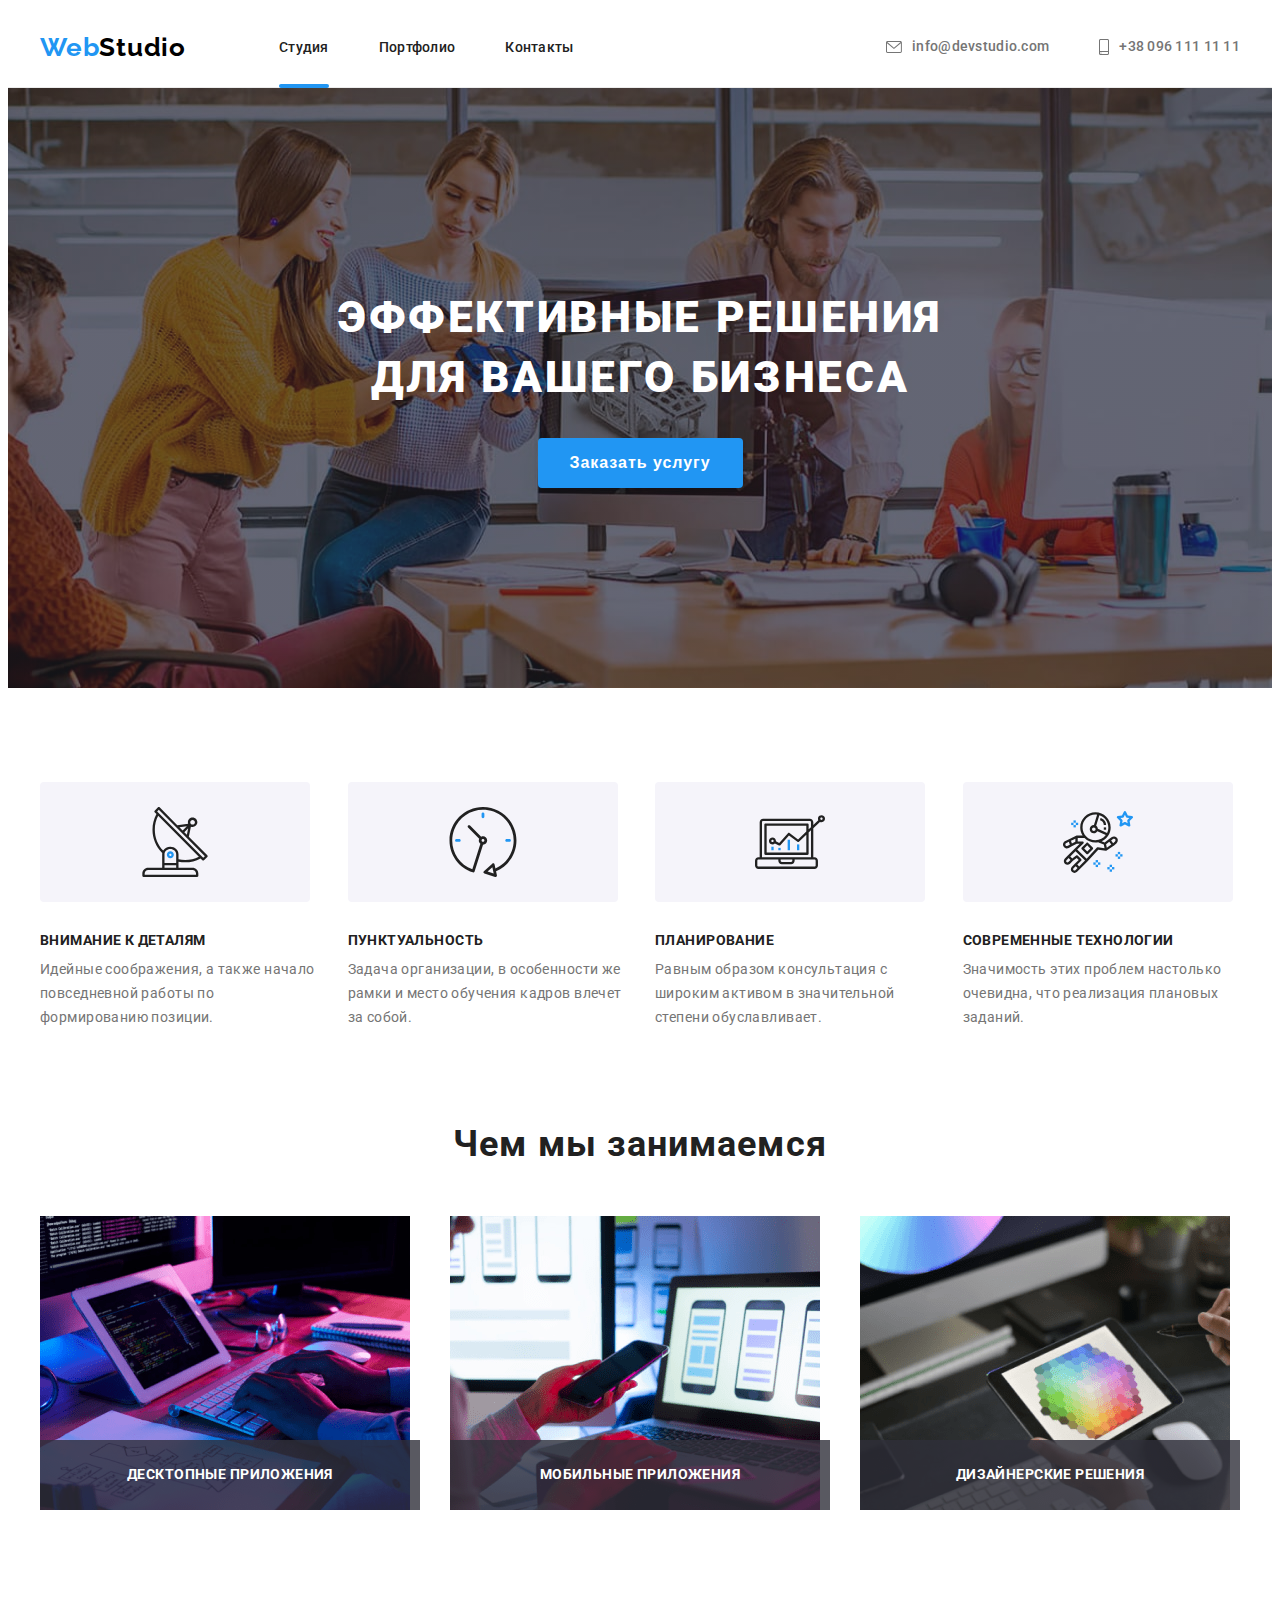
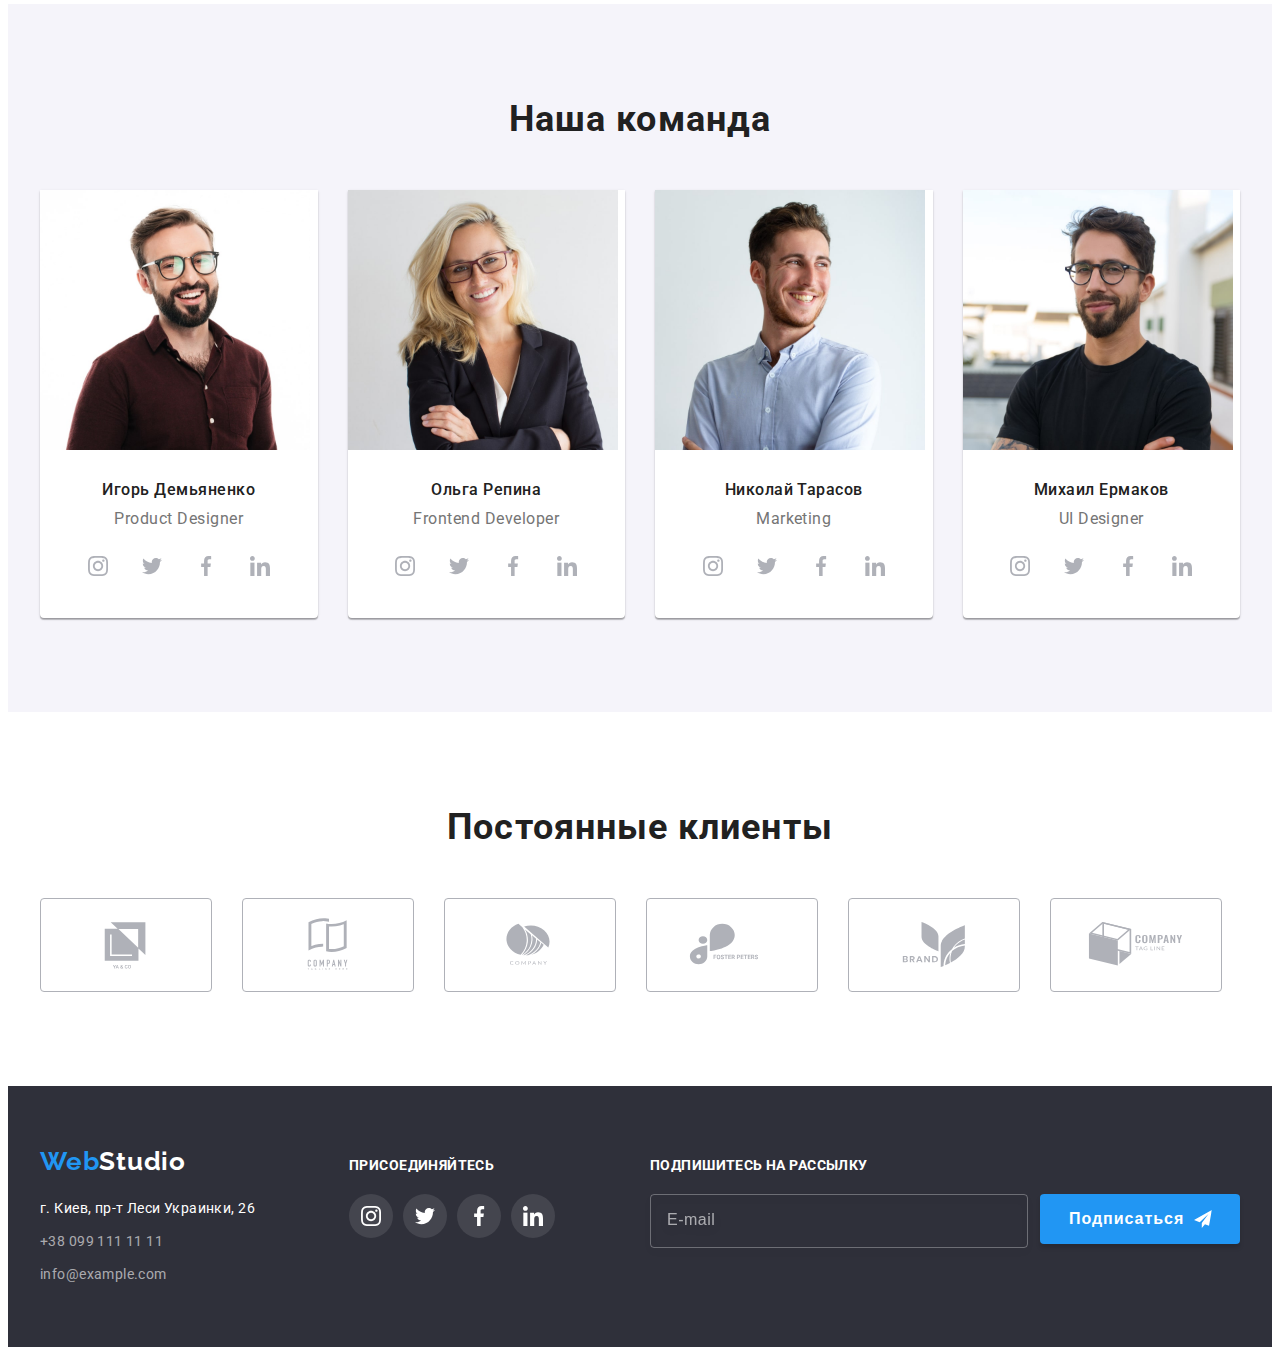
==== index.html @ 6933f27d "Lets begin" ====
<!DOCTYPE html>
<html lang="ru">
<head>
    <meta charset="UTF-8">
    <meta http-equiv="X-UA-Compatible" content="IE=edge">
    <meta name="viewport" content="width=device-width, initial-scale=1.0">
    <title>Студия</title>
    <link rel="preconnect" href="https://fonts.googleapis.com">
    <link rel="preconnect" href="https://fonts.gstatic.com" crossorigin>
    <link href="https://fonts.googleapis.com/css2?family=Raleway:wght@700&family=Roboto:wght@400;500;700;900&display=swap" rel="stylesheet">
    <link rel="stylesheet" href="https://cdnjs.cloudflare.com/ajax/libs/modern-normalize/1.1.0/modern-normalize.min.css" integrity="sha512-wpPYUAdjBVSE4KJnH1VR1HeZfpl1ub8YT/NKx4PuQ5NmX2tKuGu6U/JRp5y+Y8XG2tV+wKQpNHVUX03MfMFn9Q==" crossorigin="anonymous" referrerpolicy="no-referrer" />
    <link rel="stylesheet" href="./css/main.min.css">
    </head>
<body>
    <header class="page-header">
        <div class="container page-header-container">
            <nav class="page-nav">
                <a class="logo link" href=""><span class="logo__left-side">Web</span><span class="logo__right-side">Studio</span> </a>
                <ul class="menu list">
                    <li class="menu__item"><a class="menu__link link menu__link_active" href="">Студия</a></li>
                    <li class="menu__item"><a class="menu__link link" href="./portfolio.html">Портфолио</a></li>
                    <li class="menu__item"><a class="menu__link link" href="">Контакты</a></li>
                </ul>
            </nav>
            <ul class="header-contacts list">
                <li class="header-contacts__mail-item"><a class="header-contacts__link link mail" href="mailto:info@devstudio.com"> <svg class="header-contacts__mail-icon"> <use href="./img/icons.svg#icon-envelope"> </use></svg>info@devstudio.com</a></li>
                <li class="header-contacts__phone-item"><a class="header-contacts__link link phone" href="tel:+380961111111"> <svg class="header-contacts__phone-icon"> <use href="./img/icons.svg#icon-smartphone"> </use></svg>+38 096 111 11 11</a></li>
            </ul>     
        </div>   
    </header>
    <main>
        <!-- HERO -->
        <section class="hero">
           <div class="container hero-container"> 
             <h1 class="hero__title">Эффективные решения для вашего бизнеса </h1>
             <button class="modal-btn" type="button" data-modal-open>Заказать услугу</button>  
           </div>          
        </section>
        <!-- ADVANTAGES -->
        <section class="advantages section">
            <div class="container"> 
                <h2 class="visually-hidden">Преимущества</h2>
                <ul class="advantages-list list">
                    <li class="advantages-list__card">
                        <div class="advantages-list__item">
                            <svg class="advantages-list__icon" width="70" height="70" > <use href="./img/icons.svg#icon-antenna-1"> </use></svg>
                        </div>
                        <h3 class="advantages-list__title">Внимание к деталям</h3>
                        <p class="advantages-list__descriptions">Идейные соображения, а также начало повседневной работы по формированию позиции.</p>
                    </li>

                    <li class="advantages-list__card">
                        <div class="advantages-list__item"> 
                            <svg class="advantages-list__icon" width="70" height="70" > 
                            <use href="./img/icons.svg#icon-clock-1"></use></svg> 
                        </div>
                        <h3 class="advantages-list__title">Пунктуальность</h3>
                        <p class="advantages-list__descriptions">Задача организации, в особенности же рамки и место обучения кадров влечет за собой.</p>
                    </li>

                    <li class="advantages-list__card">
                        <div class="advantages-list__item">
                            <svg class="advantages-list__icon" width="70" height="70" > <use href="./img/icons.svg#icon-diagram-1"> </use></svg>
                        </div>
                        <h3 class="advantages-list__title">Планирование</h3>
                        <p class="advantages-list__descriptions">Равным образом консультация с широким активом в значительной степени обуславливает.</p>
                    </li>

                    <li class="advantages-list__card">
                        <div class="advantages-list__item">
                            <svg class="advantages-list__icon" width="70" height="70" > <use href="./img/icons.svg#icon-astronaut-1"> </use></svg>
                        </div>
                        <h3 class="advantages-list__title">Современные технологии</h3>
                        <p class="advantages-list__descriptions">Значимость этих проблем настолько очевидна, что реализация плановых заданий.</p>
                    </li>

                </ul>
            </div>
        </section>
        <!-- ABOUT US -->
        <section class="about-us">
            <div class="container"> 
                <h2 class="section-descriprion">Чем мы занимаемся</h2>
                <ul class="about-us-list list">
                    <li class="about-us__card">
                        <div class="about-us__img-wrapper">
                        <img class="about-us__item" src="./img/img-min.png" alt="Разметка кода" width="370" height="294">
                        <p class="about-us__item-overlay">Десктопные приложения</p>
                        </div> 
                    </li>
                      
                    <li class="about-us__card">
                        <div class="about-us__img-wrapper">
                            <img class="about-us__item" src="./img/img-1-min.png" alt="Стили сайта" width="370" height="294">
                            <p class="about-us__item-overlay">Мобильные приложения</p>
                        </div>
                    </li>
                   
                    <li class="about-us__card">
                        <div class="about-us__img-wrapper">
                            <img class="about-us__item" src="./img/img-2-min.png" alt="Цветоподбор" width="370" height="294">
                            <p class="about-us__item-overlay">Дизайнерские решения</p>       
                        </div>
                    </li>
                </ul>  
            </div>
        </section>
        <!-- OUR TEAM -->
        <section class="our-team section">
            <div class="container"> 
                <h2 class="section-descriprion">Наша команда</h2>
                <ul class="our-team-list list">
                    <li class="our-team-item-li"><img class="our-team-item" src="./img/our_team/igor_demyanenko-min.jpg" alt="Фото Игоря" width="270" height="260">
                        <div class="team-employees-wrap"> 
                            <h3 class="our-team-member-name" >Игорь Демьяненко</h3>
                            <p class="our-team-member-position" lang="EN">Product Designer</p>
                            <ul class="social-list list">
                                <li class="social-list-item">
                                <a href="" class="social-list-link">
                                <svg class="social-list-icon" width="20" height="20" >
                                <use href="./img/icons.svg#icon-instagram"></use></svg> </a></li>

                                <li class="social-list-item">
                                <a href="" class="social-list-link">
                                <svg class="social-list-icon" width="20" height="20" >
                                <use href="./img/icons.svg#icon-twitter"></use></svg> </a></li>

                                <li class="social-list-item">
                                <a href="" class="social-list-link">                           
                                <svg class="social-list-icon" width="20" height="20" >
                                <use href="./img/icons.svg#icon-facebook"></use></svg> </a></li>

                                <li class="social-list-item">
                                <a href="" class="social-list-link">
                                <svg class="social-list-icon" width="20" height="20" >
                                <use href="./img/icons.svg#icon-linkedin"></use></svg> </a></li>
                            </ul>
                        </div>
                    </li>
                    <li class="our-team-item-li"><img class="our-team-item" src="./img/our_team/olga_repina-min.jpg" alt="Фото Ольги" width="270" height="260">
                        <div class="team-employees-wrap">
                         <h3 class="our-team-member-name">Ольга Репина</h3>
                         <p class="our-team-member-position" lang="EN">Frontend Developer</p>
                         <ul class="social-list list">
                            <li class="social-list-item">
                            <a href="" class="social-list-link">
                            <svg class="social-list-icon" width="20" height="20" >
                            <use href="./img/icons.svg#icon-instagram"></use></svg> </a></li>

                            <li class="social-list-item">
                            <a href="" class="social-list-link">
                            <svg class="social-list-icon" width="20" height="20" >
                            <use href="./img/icons.svg#icon-twitter"></use></svg> </a></li>

                            <li class="social-list-item">
                            <a href="" class="social-list-link">                           
                            <svg class="social-list-icon" width="20" height="20" >
                            <use href="./img/icons.svg#icon-facebook"></use></svg> </a></li>

                            <li class="social-list-item">
                            <a href="" class="social-list-link">
                            <svg class="social-list-icon" width="20" height="20" >
                            <use href="./img/icons.svg#icon-linkedin"></use></svg> </a></li>
                        </ul>
                        </div>
                    </li>
                    <li class="our-team-item-li"><img class="our-team-item" src="./img/our_team/nikolai_tarasov-min.jpg" alt="Фото Николая" width="270" height="260">
                        <div class="team-employees-wrap">
                         <h3 class="our-team-member-name">Николай Тарасов</h3>
                         <p class="our-team-member-position" lang="EN">Marketing</p>
                         <ul class="social-list list">
                            <li class="social-list-item">
                            <a href="" class="social-list-link">
                            <svg class="social-list-icon" width="20" height="20" >
                            <use href="./img/icons.svg#icon-instagram"></use></svg> </a></li>

                            <li class="social-list-item">
                            <a href="" class="social-list-link">
                            <svg class="social-list-icon" width="20" height="20" >
                            <use href="./img/icons.svg#icon-twitter"></use></svg> </a></li>

                            <li class="social-list-item">
                            <a href="" class="social-list-link">                           
                            <svg class="social-list-icon" width="20" height="20" >
                            <use href="./img/icons.svg#icon-facebook"></use></svg> </a></li>

                            <li class="social-list-item">
                            <a href="" class="social-list-link">
                            <svg class="social-list-icon" width="20" height="20" >
                            <use href="./img/icons.svg#icon-linkedin"></use></svg> </a></li>
                        </ul>
                        </div>
                    </li>
                    <li class="our-team-item-li"><img class="our-team-item" src="./img/our_team/mikhail_ermakov-min.jpg" alt="Фото Михаила" width="270" height="260">
                        <div class="team-employees-wrap">
                         <h3 class="our-team-member-name">Михаил Ермаков</h3>
                         <p class="our-team-member-position" lang="EN">UI Designer</p>
                         <ul class="social-list list">
                            <li class="social-list-item">
                            <a href="" class="social-list-link">
                            <svg class="social-list-icon" width="20" height="20" >
                            <use href="./img/icons.svg#icon-instagram"></use></svg> </a></li>

                            <li class="social-list-item">
                            <a href="" class="social-list-link">
                            <svg class="social-list-icon" width="20" height="20" >
                            <use href="./img/icons.svg#icon-twitter"></use></svg> </a></li>

                            <li class="social-list-item">
                            <a href="" class="social-list-link">                           
                            <svg class="social-list-icon" width="20" height="20" >
                            <use href="./img/icons.svg#icon-facebook"></use></svg> </a></li>

                            <li class="social-list-item">
                            <a href="" class="social-list-link">
                            <svg class="social-list-icon" width="20" height="20" >
                            <use href="./img/icons.svg#icon-linkedin"></use></svg> </a></li>
                        </ul>
                        </div>                        
                    </li>
                </ul>
            </div>
        </section>
        <!-- REGULAR CUSTOMER -->
        <section class="regular-client section">
            <div class="container"> 
                <h2 class="section-descriprion">Постоянные клиенты</h2>
                <ul class="regular-client-list list">
                    <li class="regular-client-item"> 
                        <a class="regular-client-link" href=""> 
                        <svg class="regular-client-icon" width="106" height="60" > 
                        <use href="./img/icons.svg#icon-logo"> </use></svg> </a></li>

                    <li class="regular-client-item"> 
                        <a class="regular-client-link" href=""> 
                        <svg class="regular-client-icon" width="106" height="60" > 
                        <use href="./img/icons.svg#icon-logo-1"> </use></svg> </a></li>

                    <li class="regular-client-item"> 
                        <a class="regular-client-link" href=""> 
                        <svg class="regular-client-icon" width="106" height="60" > 
                        <use href="./img/icons.svg#icon-logo-2"> </use></svg> </a></li>

                    <li class="regular-client-item"> 
                        <a class="regular-client-link" href=""> 
                        <svg class="regular-client-icon" width="106" height="60" > 
                        <use href="./img/icons.svg#icon-logo-3"> </use></svg> </a></li>

                    <li class="regular-client-item"> 
                        <a class="regular-client-link" href=""> 
                        <svg class="regular-client-icon" width="106" height="60" > 
                        <use href="./img/icons.svg#icon-logo-4"> </use></svg> </a></li>

                    <li class="regular-client-item"> 
                        <a class="regular-client-link" href=""> 
                        <svg class="regular-client-icon" width="106" height="60" > 
                        <use href="./img/icons.svg#icon-logo-5"> </use></svg> </a></li>
                </ul>
            </div>
        </section>
    </main>
    <footer class="footer">
        <div class="container footer-size"> 
            <div class="footer-left-side"> 
             <a class="logo link" href=""> <span class="logo__left-side">Web</span><span class="logo__right-side logo_background_dark">Studio</span> </a>
             <address>
                <ul class="footer-info list">
                  <li class="footer-li">
                    <a class="footer-address link" href="https://goo.gl/maps/US6K8y8bepEvWujB8" target="_blank"  rel="noopener noreferrer" >г. Киев, пр-т Леси Украинки, 26</a>
                  </li>

                  <li class="footer-li">
                    <a class="footer-contact link" href="tel:+380991111111">+38 099 111 11 11</a>
                  </li>

                  <li class="footer-li">
                    <a class="footer-contact link" href="mailto:info@example.com">info@example.com</a>
                  </li>
                </ul>
              </address>
            </div>
            <div class="fotter-right-side">
                <p class="fotter-right-side-p">ПРИСОЕДИНЯЙТЕСЬ</p>
                <ul class="fotter-list list">
                    <li class="fotter-social-item"> 
                       <a href="" class="footer-social-list-link">
                       <svg class="fotter-social-list-icon" width="20" height="20" >
                        <use href="./img/icons.svg#icon-instagram"></use></svg> </a></li>
                    
                    <li class="fotter-social-item">
                        <a href="" class="footer-social-list-link">
                        <svg class="fotter-social-list-icon" width="20" height="20" >
                         <use href="./img/icons.svg#icon-twitter"></use></svg> </a></li></li>

                    <li class="fotter-social-item">
                        <a href="" class="footer-social-list-link">
                        <svg class="fotter-social-list-icon" width="20" height="20" >
                         <use href="./img/icons.svg#icon-facebook"></use></svg> </a></li></li>

                    <li class="fotter-social-item">
                        <a href="" class="footer-social-list-link">
                        <svg class="fotter-social-list-icon" width="20" height="20" >
                         <use href="./img/icons.svg#icon-linkedin"></use></svg> </a></li></li>
                </ul>
            </div>
            <div class="footer-subscribe">
                <span class="subscribe-form-title">ПОДПИШИТЕСЬ НА РАССЫЛКУ</span>
                <form class="subscribe-form">
                    <input class="subscribe-mail-form" type="email" name="user-mail" placeholder="E-mail" required>
                    <button class="subscribe-form-btn" type="submit"> 
                    <span class="btn-title">Подписаться</span>
                    <svg class="subscribe-form-icon" width="24" height="24"><use href="./img/icons.svg#icon-subscribe-icon"></use> </svg>
                    </button>
                </form>
            </div>    
        </div>
    </footer>
    <div class="backdrop is-hidden" data-modal>
        <div class="modal">
            <form class="contact-form">
                <p class="modal-title">Оставьте свои данные, мы вам перезвоним</p> 

                    <label class="contact-form-field">
                   <span class="contact-form-field-key">Имя</span> 
                    <span class="contact-form-input-wrapper">
                        <input class="contact-form-input" type="text" name="user-name" required pattern="[a-zA-Z]*" title="Rostislav">
                        <svg class="contact-form-icon" width="18" height="18" ><use href="./img/icons.svg#icon-person-modal"></use></svg>    
                    </span>
                    </label>
                   
                    <label class="contact-form-field">
                   <span class="contact-form-field-key">Телефон</span> 
                    
                    <span class="contact-form-input-wrapper">
                        <input class="contact-form-input" type="tel" name="user-phone-number" required pattern="[0-9]{3}-[0-9]{3}-[0-9]{2}-[0-9]{2}" title="xxx-xxx-xx-xx">
                        <svg class="contact-form-icon" width="18" height="18" ><use href="./img/icons.svg#icon-phone-modal"></use></svg>    
                    </span>
                    </label>
                    
                    <label class="contact-form-field">
                    <span class="contact-form-field-key">Почта</span> 
                    <span class="contact-form-input-wrapper">
                        <input class="contact-form-input" type="email" name="user-mail" required>
                        <svg class="contact-form-icon" width="18" height="18" ><use href="./img/icons.svg#icon-email-modal"></use></svg>   
                    </span>
                    </label>
                    
                    <label class="contact-form-field-comment">
                        <span class="contact-form-field-key">Комментарий</span>
                        <textarea class="contact-form-comment" name="user-comment" placeholder="Введите текст"></textarea>    
                    </label>
                
          
                   <input class="checkbox-policy visually-hidden" type="checkbox" name="policy" id="policy">
                   <label class="contact-form-checkbox-label" for="policy"> Соглашаюсь с рассылкой и принимаю&nbsp;<a class="contract-terms" href="">Условия договора</a> </label>
                
                   <button class="contact-form-btn" type="submit">Отправить</button>
            </form>

            <button type="button" class="modal-close-button" data-modal-close>
                <svg class="modal-close-button-icon" width="18" height="18">
                <use href="./img/icons.svg#icon-close"></use>
                </svg> 
            </button>
        </div>
    </div>
    <script src="./js/modal.js"></script>
</body>
</html>
---- css/main.min.css ----
:root{--main-font: "Roboto", sans-serif;--secondary-font: "Raleway", sans-serif;--colour-black: #000000;--colour-white: #FFFFFF;--colour-main: #212121;--colour-contacts: #757575;--accent-colour:#2196F3;--background-colour: #F5F4FA}.visually-hidden{position:absolute;width:1px;height:1px;margin:-1px;border:0;padding:0;white-space:nowrap;clip-path:inset(100%);clip:rect(0 0 0 0);overflow:hidden}.subscribe-form-btn,.footer-social-list-link,.regular-client-link,.social-list-link,.about-us__item-overlay,.advantages-list__item,.header-contacts__link,.contact-form-checkbox-label,.modal-close-button{display:flex;justify-content:center;align-items:center}h1,h2,h3,h4,h5,h6,p{margin-top:0;margin-bottom:0}ul,ol{margin-top:0;margin-bottom:0;padding-left:0}.list{list-style:none}.link{text-decoration:none}body{font-family:var(--main-font);font-size:14px}img{display:block;max-width:100%;height:auto}.container{width:1200px;margin-left:auto;margin-right:auto;padding-left:15px;padding-right:15px}.section{padding-top:94px;padding-bottom:94px}.section-descriprion{font-weight:700;font-size:36px;line-height:1.17;text-align:center;letter-spacing:.03em;color:#212121;margin-bottom:50px}.logo{margin-right:93px}.logo__left-side{font-family:var(--secondary-font);font-weight:700;font-size:26px;line-height:1.19;letter-spacing:.03em;color:var(--accent-colour)}.logo__right-side{font-family:var(--secondary-font);font-weight:700;font-size:26px;line-height:1.19;letter-spacing:.03em;color:var(--colour-black)}.logo_background_dark{color:var(--colour-white)}.logo_background_white{color:var(--colour-black)}.backdrop{position:fixed;top:0;left:0;width:100%;height:100%;background:rgba(0,0,0,.2);opacity:1;transition:opacity 250ms cubic-bezier(0.4, 0, 0.2, 1),visibility 250ms cubic-bezier(0.4, 0, 0.2, 1)}.backdrop.is-hidden{opacity:0;visibility:hidden;pointer-events:none}.backdrop.is-hidden .modal{transform:translate(-50%, -50%) scale(1.1);opacity:0}.modal{position:absolute;top:50%;left:50%;width:528px;height:581px;background:#fff;transform:translate(-50%, -50%) scale(1);opacity:1;transition:transform 250ms cubic-bezier(0.4, 0, 0.2, 1),opacity 250ms cubic-bezier(0.4, 0, 0.2, 1);padding:40px}.modal-close-button{position:absolute;top:8px;right:8px;width:30px;height:30px;border-radius:50%;background-color:rgba(0,0,0,0);padding:0;border:1px solid rgba(0,0,0,.1);cursor:pointer}.modal-close-button-icon{transition:fill 250ms cubic-bezier(0.4, 0, 0.2, 1)}.modal-close-button-icon:hover{fill:#2196f3}.modal-title{font-weight:700;font-size:20px;line-height:1.15;text-align:center;letter-spacing:.03em;color:#212121;margin-bottom:12px}.contact-form-input-wrapper{position:relative}.contact-form-icon{position:absolute;top:50%;left:15px;transform:translateY(-50%);transition:fill 250ms cubic-bezier(0.4, 0, 0.2, 1)}.contact-form-input:focus+.contact-form-icon{fill:#2196f3;cursor:pointer}.contact-form{display:flex;flex-direction:column}.contact-form-input{border:1px solid rgba(33,33,33,.2);border-radius:4px;width:100%;height:40px;padding-left:42px;transition:border-color 250ms cubic-bezier(0.4, 0, 0.2, 1)}.contact-form-input:focus{border-color:#2196f3;outline:none}.contact-form-field-key{display:block;font-weight:400;font-size:12px;line-height:1.16;letter-spacing:.01em;color:#757575;margin-bottom:4px}.contact-form-field-comment{display:block;margin-bottom:20px}.contact-form-field{display:block;margin-bottom:10px}.contact-form-comment{border:1px solid rgba(33,33,33,.2);border-radius:4px;width:100%;height:120px;resize:none;padding:12px 16px;transition:border-color 250ms cubic-bezier(0.4, 0, 0.2, 1)}.contact-form-comment:focus{border-color:#2196f3;outline:none}.contact-form-comment::placeholder{font-size:14px;line-height:1.14;letter-spacing:.01em;color:rgba(117,117,117,.5)}.contact-form-btn{min-width:200px;padding:10px 32px;background:#188ce8;color:var(--colour-white);font-weight:700;font-size:16px;line-height:1.88;letter-spacing:.06em;cursor:pointer;box-shadow:0px 4px 4px rgba(0,0,0,.15);border-radius:4px;border-width:0px;margin-right:auto;margin-left:auto}.contact-form-checkbox-label{font-weight:400;font-size:14px;line-height:1.71;letter-spacing:.03em;color:#757575;margin-bottom:30px}.contact-form-checkbox-label::before{display:block;content:"";width:16px;height:15px;border-radius:2px;border:2px solid #212121;cursor:pointer;margin-right:10px}.checkbox-policy:checked+.contact-form-checkbox-label::before{background-image:url(../img/policy-icon/icon-check.svg);background-position:center;background-repeat:no-repeat}.checkbox-policy:focus+.contact-form-checkbox-label::before{outline:1px solid #555}.contract-terms{color:#2196f3;outline-color:#2196f3}.page-header{border-bottom:1px solid #ececec}.page-header-container{display:flex;align-items:center;border-top:none;border-left:none;border-right:none;padding-top:24px;padding-bottom:24px}.page-nav{display:flex;align-items:center}.menu{display:flex}.menu__item{position:relative}.menu__item:not(:last-child){margin-right:50px}.header-contacts{display:flex;margin-left:auto}.header-contacts__mail-item{margin-right:50px}.menu__link{font-weight:500;line-height:1.14;letter-spacing:.02em;color:var(--colour-main);transition:color 250ms cubic-bezier(0.4, 0, 0.2, 1)}.menu__link:hover,.menu__link:focus{color:var(--accent-colour)}.menu__link_active::after{position:absolute;display:block;content:"";width:100%;height:4px;background:#2196f3;border-radius:2px;left:0;bottom:-32px}.header-contacts__link{font-weight:500;line-height:1.14;letter-spacing:.02em;color:var(--colour-contacts);fill:var(--colour-contacts);transition:color 250ms cubic-bezier(0.4, 0, 0.2, 1),fill 250ms cubic-bezier(0.4, 0, 0.2, 1)}.header-contacts__link:hover,.header-contacts__link:focus{fill:var(--accent-colour);color:var(--accent-colour)}.header-contacts__phone-icon{width:10px;height:16px;margin-right:10px}.header-contacts__mail-icon{width:16px;height:12px;margin-right:10px}.hero{background-color:#c4c4c4;background-image:linear-gradient(rgba(47, 48, 58, 0.4), rgba(47, 48, 58, 0.4)),url(../img/hero_bg/bg-min.jpg);background-size:cover;padding-top:200px;padding-bottom:200px;background-position:center;background-repeat:no-repeat;max-width:1600px;margin-left:auto;margin-right:auto}.hero-container{text-align:center;justify-content:center}.hero__title{font-weight:900;font-size:44px;line-height:1.36;letter-spacing:.06em;text-transform:uppercase;color:var(--colour-white);margin-bottom:30px;width:696px;margin-left:auto;margin-right:auto}.modal-btn{min-width:200px;padding:10px 32px;background-color:var(--accent-colour);color:var(--colour-white);font-weight:700;font-size:16px;line-height:1.88;letter-spacing:.06em;cursor:pointer;box-shadow:0px 4px 4px rgba(0,0,0,.15);border-radius:4px;border-width:0px}.advantages-list{display:flex;flex-wrap:wrap;margin-left:-30px;margin-top:-30px}.advantages-list__card{flex-basis:calc((100% - 120px)/4);margin-left:30px;margin-top:30px}.advantages-list__title{font-weight:700;font-size:14px;line-height:16px;letter-spacing:.03em;text-transform:uppercase;color:var(--colour-main);margin-bottom:10px}.advantages-list__descriptions{line-height:1.71;letter-spacing:.03em;color:var(--colour-contacts)}.advantages-list__item{width:270px;height:120px;background:#f5f4fa;border-radius:4px;margin-bottom:30px}.about-us{padding-top:0px;padding-bottom:94px}.about-us-list{display:flex;flex-wrap:wrap;margin-left:-30px;margin-top:-30px}.about-us__card{flex-basis:calc((100% - 90px)/3);margin-left:30px;margin-top:30px}.about-us__img-wrapper{position:relative}.about-us__item-overlay{position:absolute;bottom:0px;left:0px;width:100%;height:70px;font-weight:700;font-size:14px;line-height:1.14;text-align:center;letter-spacing:.03em;text-transform:uppercase;color:#fff;background:rgba(47,48,58,.8)}.our-team-list{display:flex;flex-wrap:wrap;margin-left:-30px;margin-top:-30px}.our-team{background-color:var(--background-colour)}.our-team-item-li{background-color:var(--colour-white);flex-basis:calc((100% - 120px)/4);margin-left:30px;margin-top:30px;box-shadow:0px 1px 3px rgba(0,0,0,.12),0px 1px 1px rgba(0,0,0,.14),0px 2px 1px rgba(0,0,0,.2);border-radius:0px 0px 4px 4px}.our-team-member-name{font-weight:500;font-size:16px;line-height:1.19;text-align:center;letter-spacing:.03em;color:var(--colour-main);margin-bottom:10px}.our-team-member-position{font-size:16px;line-height:1.19;text-align:center;letter-spacing:.03em;color:var(--colour-contacts);margin-bottom:16px}.team-employees-wrap{padding-top:30px;padding-bottom:30px}.social-list{display:flex;justify-content:center}.social-list-link{width:44px;height:44px;border-radius:50%;background-color:rgba(0,0,0,0);transition:background-color 250ms cubic-bezier(0.4, 0, 0.2, 1)}.social-list-link:hover,.social-list-link:focus{background-color:var(--accent-colour)}.social-list-icon{fill:#afb1b8;transition:fill 250ms cubic-bezier(0.4, 0, 0.2, 1)}.social-list-link:hover .social-list-icon,.social-list-link:focus .social-list-icon{fill:#fff}.social-list-item:not(:last-child){margin-right:10px}.regular-client-list{display:flex}.regular-client-item:not(:last-child){margin-right:30px}.regular-client-link{border:1px solid #afb1b8;border-radius:4px;width:170px;height:92px;transition:border-color 250ms cubic-bezier(0.4, 0, 0.2, 1)}.regular-client-link:hover,.regular-client-link:focus{border-color:var(--accent-colour)}.regular-client-icon{fill:#afb1b8;transition:fill 250ms cubic-bezier(0.4, 0, 0.2, 1)}.regular-client-link:hover .regular-client-icon,.regular-client-link:focus .regular-client-icon{fill:var(--accent-colour)}.works-list{display:flex;margin-bottom:50px;justify-content:center}.works-list__links{font-weight:500;font-size:16px;line-height:1.62;text-align:center;letter-spacing:.03em;color:var(--colour-main);background:#f5f4fa;border-radius:4px;border:0px;padding:6px 22px;transition:background 250ms cubic-bezier(0.4, 0, 0.2, 1),color 250ms cubic-bezier(0.4, 0, 0.2, 1),box-shadow 250ms cubic-bezier(0.4, 0, 0.2, 1),border-radius 250ms cubic-bezier(0.4, 0, 0.2, 1)}.works-list__links:hover,.works-list__links:focus{background:var(--accent-colour);color:#fff;cursor:pointer;box-shadow:0px 3px 1px rgba(0,0,0,.1),0px 1px 2px rgba(0,0,0,.08),0px 2px 2px rgba(0,0,0,.12);border-radius:4px}.works-list__item{font-weight:500;font-size:16px;line-height:1.62;text-align:center;letter-spacing:.03em;border-radius:4px}.works-list__item:not(:last-child){margin-right:8px}.work-img-wrapper{position:relative;overflow:hidden}.work-img-descriprion-overlay{position:absolute;top:0;left:0;width:100%;height:100%;background:rgba(33,150,243,.9);font-weight:400;font-size:18px;line-height:1.56;letter-spacing:.03em;color:#fff;padding:63px 24px;overflow:auto;transform:translateY(100%);transition:transform 250ms cubic-bezier(0.4, 0, 0.2, 1)}.work-img-link:hover .work-img-descriprion-overlay,.work-img-link:focus .work-img-descriprion-overlay{transform:translateY(0%)}.work-pic{display:flex;flex-wrap:wrap;margin-left:-30px;margin-top:-30px}.work-img{flex-basis:calc((100% - 90px)/3);width:370px;margin-left:30px;margin-top:30px}.work-img-link{display:block;transition:box-shadow 250ms cubic-bezier(0.4, 0, 0.2, 1)}.work-img-link:hover,.work-img-link:focus{box-shadow:0px 1px 1px rgba(0,0,0,.12),0px 4px 4px rgba(0,0,0,.06),1px 4px 6px rgba(0,0,0,.16)}.work-name{color:var(--colour-main);font-weight:700;font-size:18px;line-height:2;letter-spacing:.06em;margin-bottom:4px}.work-descriptions{font-size:16px;line-height:1.88;letter-spacing:.03em;color:var(--colour-contacts)}.img-wrap{padding:20px 24px;background:#fff;border:1px solid #eee;border-top:none}.footer{background-color:#2f303a;padding-top:60px;padding-bottom:60px}.footer-address{font-style:normal;line-height:1.71;letter-spacing:.03em;color:var(--colour-white)}.footer-li:not(:last-child){margin-bottom:9px}.footer-contact{line-height:1.71;font-style:normal;letter-spacing:.03em;color:rgba(255,255,255,.6)}.footer-info{margin-top:20px}.footer-size{display:flex;align-items:baseline}.footer-left-side{margin-right:70px}.fotter-list{display:flex;justify-content:center}.fotter-social-item:not(:last-child){margin-right:10px}.footer-social-list-link{width:44px;height:44px;border-radius:50%;background-color:rgba(255,255,255,.1);transition:background-color 250ms cubic-bezier(0.4, 0, 0.2, 1)}.footer-social-list-link:hover,.footer-social-list-link:focus{background-color:var(--accent-colour)}.fotter-social-list-icon{fill:#fff}.fotter-right-side-p{font-weight:700;font-size:14px;line-height:1.14;letter-spacing:.03em;text-transform:uppercase;color:#fff;margin-bottom:20px}.subscribe-form{display:flex}.subscribe-form-title{display:block;font-weight:700;font-size:14px;line-height:1.14;letter-spacing:.03em;text-transform:uppercase;color:#fff;margin-bottom:20px}.subscribe-mail-form{width:358px;height:50px;background-color:rgba(0,0,0,0);border:1px solid rgba(255,255,255,.3);filter:drop-shadow(0px 4px 4px rgba(0, 0, 0, 0.15));border-radius:4px;padding-left:16px;color:#fff;margin-right:12px}.subscribe-mail-form::placeholder{font-weight:400;font-size:16px;line-height:1.25;letter-spacing:.03em;color:rgba(255,255,255,.6)}.subscribe-form-btn{width:200px;height:50px;background:#2196f3;box-shadow:0px 4px 4px rgba(0,0,0,.15);border-radius:4px;font-weight:700;font-size:16px;line-height:1.88;letter-spacing:.06em;color:#fff;cursor:pointer;padding-right:28px;padding-left:29px;border:rgba(0,0,0,0)}.btn-title{margin-right:10px}.footer-subscribe{margin-left:auto}/*# sourceMappingURL=main.min.css.map */
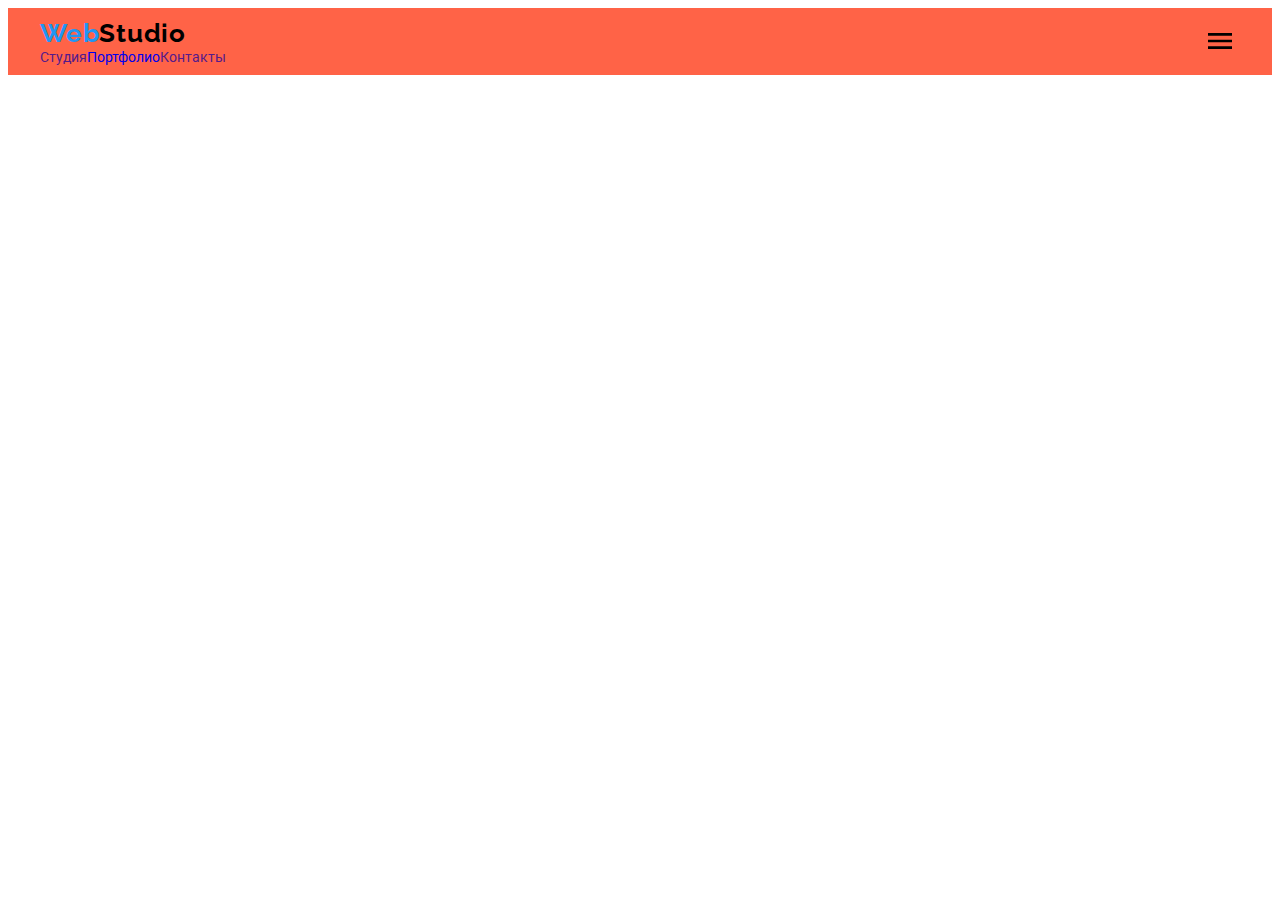
==== commit 0d896610: "1" ====
--- a/index.html
+++ b/index.html
@@ -13,7 +13,7 @@
     </head>
 <body>
     <header class="page-header">
-        <div class="container page-header-container">
+        <div class="container page-header__container">
             <nav class="page-nav">
                 <a class="logo link" href=""><span class="logo__left-side">Web</span><span class="logo__right-side">Studio</span> </a>
                 <ul class="menu list">
@@ -22,22 +22,58 @@
                     <li class="menu__item"><a class="menu__link link" href="">Контакты</a></li>
                 </ul>
             </nav>
+
+            <button type="button" class="mobile-menu-open-button" data-menu-open>
+                <svg class="mobile-menu-open-button__icon" width="40" height="40">
+                    <use href="./img/icons.svg#burger-icon"></use>
+                </svg>
+            </button>
+
             <ul class="header-contacts list">
                 <li class="header-contacts__mail-item"><a class="header-contacts__link link mail" href="mailto:info@devstudio.com"> <svg class="header-contacts__mail-icon"> <use href="./img/icons.svg#icon-envelope"> </use></svg>info@devstudio.com</a></li>
                 <li class="header-contacts__phone-item"><a class="header-contacts__link link phone" href="tel:+380961111111"> <svg class="header-contacts__phone-icon"> <use href="./img/icons.svg#icon-smartphone"> </use></svg>+38 096 111 11 11</a></li>
             </ul>     
-        </div>   
+        </div>  
+        <div class="mobile-menu" data-menu>
+           <div class="container mobile-menu__container">
+
+            <button type="button" class="mobile-menu__close-button" data-menu-close>
+                <svg class="mobile-menu__close-icon" width="30" height="30"> 
+                    <use href="./img/icons.svg#icon-close"></use>
+                </svg>
+            </button>
+            
+            <ul class="mobile-menu-list-nav list">
+                <li class="mobile-menu-list-nav__item"> <a class="mobile-menu-list-nav__link link" href=""></a> Студия </li>
+                <li class="mobile-menu-list-nav__item"> <a class="mobile-menu-list-nav__link link" href=""></a> Портфолио </li>
+                <li class="mobile-menu-list-nav__item"> <a class="mobile-menu-list-nav__link link" href=""></a> Контакты </li>
+            </ul>
+            
+            <ul class="mobile-menu-list-contacts list">
+                <li class="mobile-menu-list-contacts__item__phone"> <a class="mobile-menu-list-contacts__link link" href="tel:+380961111111"></a> +38 096 111 11 11 </li>
+                <li class="mobile-menu-list-contacts__item__mail"> <a class="mobile-menu-list-contacts__link link" href="mailto:info@devstudio.com"></a> info@devstudio.com </li>
+            </ul>
+
+            <ul class="mobile-menu-social-list list">
+                <li class="mobile-menu-social-list__item"> <a class="mobile-menu-social-list__link link" href=""></a>Instagram</li>
+                <li class="mobile-menu-social-list__item"> <a class="mobile-menu-social-list__link link" href=""></a>Twitter</li>
+                <li class="mobile-menu-social-list__item"> <a class="mobile-menu-social-list__link link" href=""></a>Facebook</li>
+                <li class="mobile-menu-social-list__item"> <a class="mobile-menu-social-list__link link" href=""></a>LinkedIn</li>
+            </ul>
+
+           </div>            
+        </div>
     </header>
     <main>
         <!-- HERO -->
-        <section class="hero">
+        <!-- <section class="hero">
            <div class="container hero-container"> 
              <h1 class="hero__title">Эффективные решения для вашего бизнеса </h1>
              <button class="modal-btn" type="button" data-modal-open>Заказать услугу</button>  
            </div>          
-        </section>
+        </section> -->
         <!-- ADVANTAGES -->
-        <section class="advantages section">
+        <!-- <section class="advantages section">
             <div class="container"> 
                 <h2 class="visually-hidden">Преимущества</h2>
                 <ul class="advantages-list list">
@@ -76,9 +112,9 @@
 
                 </ul>
             </div>
-        </section>
+        </section> -->
         <!-- ABOUT US -->
-        <section class="about-us">
+        <!-- <section class="about-us">
             <div class="container"> 
                 <h2 class="section-descriprion">Чем мы занимаемся</h2>
                 <ul class="about-us-list list">
@@ -104,9 +140,9 @@
                     </li>
                 </ul>  
             </div>
-        </section>
+        </section> -->
         <!-- OUR TEAM -->
-        <section class="our-team section">
+        <!-- <section class="our-team section">
             <div class="container"> 
                 <h2 class="section-descriprion">Наша команда</h2>
                 <ul class="our-team-list list">
@@ -220,9 +256,9 @@
                     </li>
                 </ul>
             </div>
-        </section>
+        </section> -->
         <!-- REGULAR CUSTOMER -->
-        <section class="regular-client section">
+        <!-- <section class="regular-client section">
             <div class="container"> 
                 <h2 class="section-descriprion">Постоянные клиенты</h2>
                 <ul class="regular-client-list list">
@@ -257,9 +293,9 @@
                         <use href="./img/icons.svg#icon-logo-5"> </use></svg> </a></li>
                 </ul>
             </div>
-        </section>
+        </section> -->
     </main>
-    <footer class="footer">
+    <!-- <footer class="footer">
         <div class="container footer-size"> 
             <div class="footer-left-side"> 
              <a class="logo link" href=""> <span class="logo__left-side">Web</span><span class="logo__right-side logo_background_dark">Studio</span> </a>
@@ -314,8 +350,8 @@
                 </form>
             </div>    
         </div>
-    </footer>
-    <div class="backdrop is-hidden" data-modal>
+    </footer> -->
+    <!-- <div class="backdrop is-hidden" data-modal>
         <div class="modal">
             <form class="contact-form">
                 <p class="modal-title">Оставьте свои данные, мы вам перезвоним</p> 
@@ -363,7 +399,9 @@
                 </svg> 
             </button>
         </div>
-    </div>
-    <script src="./js/modal.js"></script>
+    </div> -->
+    
+    <!-- <script src="./js/modal.js"></script> -->
+    <script src="./js/menu.js"></script>
 </body>
 </html>
--- a/css/main.min.css
+++ b/css/main.min.css
@@ -1 +1 @@
-:root{--main-font: "Roboto", sans-serif;--secondary-font: "Raleway", sans-serif;--colour-black: #000000;--colour-white: #FFFFFF;--colour-main: #212121;--colour-contacts: #757575;--accent-colour:#2196F3;--background-colour: #F5F4FA}.visually-hidden{position:absolute;width:1px;height:1px;margin:-1px;border:0;padding:0;white-space:nowrap;clip-path:inset(100%);clip:rect(0 0 0 0);overflow:hidden}.subscribe-form-btn,.footer-social-list-link,.regular-client-link,.social-list-link,.about-us__item-overlay,.advantages-list__item,.header-contacts__link,.contact-form-checkbox-label,.modal-close-button{display:flex;justify-content:center;align-items:center}h1,h2,h3,h4,h5,h6,p{margin-top:0;margin-bottom:0}ul,ol{margin-top:0;margin-bottom:0;padding-left:0}.list{list-style:none}.link{text-decoration:none}body{font-family:var(--main-font);font-size:14px}img{display:block;max-width:100%;height:auto}.container{width:1200px;margin-left:auto;margin-right:auto;padding-left:15px;padding-right:15px}.section{padding-top:94px;padding-bottom:94px}.section-descriprion{font-weight:700;font-size:36px;line-height:1.17;text-align:center;letter-spacing:.03em;color:#212121;margin-bottom:50px}.logo{margin-right:93px}.logo__left-side{font-family:var(--secondary-font);font-weight:700;font-size:26px;line-height:1.19;letter-spacing:.03em;color:var(--accent-colour)}.logo__right-side{font-family:var(--secondary-font);font-weight:700;font-size:26px;line-height:1.19;letter-spacing:.03em;color:var(--colour-black)}.logo_background_dark{color:var(--colour-white)}.logo_background_white{color:var(--colour-black)}.backdrop{position:fixed;top:0;left:0;width:100%;height:100%;background:rgba(0,0,0,.2);opacity:1;transition:opacity 250ms cubic-bezier(0.4, 0, 0.2, 1),visibility 250ms cubic-bezier(0.4, 0, 0.2, 1)}.backdrop.is-hidden{opacity:0;visibility:hidden;pointer-events:none}.backdrop.is-hidden .modal{transform:translate(-50%, -50%) scale(1.1);opacity:0}.modal{position:absolute;top:50%;left:50%;width:528px;height:581px;background:#fff;transform:translate(-50%, -50%) scale(1);opacity:1;transition:transform 250ms cubic-bezier(0.4, 0, 0.2, 1),opacity 250ms cubic-bezier(0.4, 0, 0.2, 1);padding:40px}.modal-close-button{position:absolute;top:8px;right:8px;width:30px;height:30px;border-radius:50%;background-color:rgba(0,0,0,0);padding:0;border:1px solid rgba(0,0,0,.1);cursor:pointer}.modal-close-button-icon{transition:fill 250ms cubic-bezier(0.4, 0, 0.2, 1)}.modal-close-button-icon:hover{fill:#2196f3}.modal-title{font-weight:700;font-size:20px;line-height:1.15;text-align:center;letter-spacing:.03em;color:#212121;margin-bottom:12px}.contact-form-input-wrapper{position:relative}.contact-form-icon{position:absolute;top:50%;left:15px;transform:translateY(-50%);transition:fill 250ms cubic-bezier(0.4, 0, 0.2, 1)}.contact-form-input:focus+.contact-form-icon{fill:#2196f3;cursor:pointer}.contact-form{display:flex;flex-direction:column}.contact-form-input{border:1px solid rgba(33,33,33,.2);border-radius:4px;width:100%;height:40px;padding-left:42px;transition:border-color 250ms cubic-bezier(0.4, 0, 0.2, 1)}.contact-form-input:focus{border-color:#2196f3;outline:none}.contact-form-field-key{display:block;font-weight:400;font-size:12px;line-height:1.16;letter-spacing:.01em;color:#757575;margin-bottom:4px}.contact-form-field-comment{display:block;margin-bottom:20px}.contact-form-field{display:block;margin-bottom:10px}.contact-form-comment{border:1px solid rgba(33,33,33,.2);border-radius:4px;width:100%;height:120px;resize:none;padding:12px 16px;transition:border-color 250ms cubic-bezier(0.4, 0, 0.2, 1)}.contact-form-comment:focus{border-color:#2196f3;outline:none}.contact-form-comment::placeholder{font-size:14px;line-height:1.14;letter-spacing:.01em;color:rgba(117,117,117,.5)}.contact-form-btn{min-width:200px;padding:10px 32px;background:#188ce8;color:var(--colour-white);font-weight:700;font-size:16px;line-height:1.88;letter-spacing:.06em;cursor:pointer;box-shadow:0px 4px 4px rgba(0,0,0,.15);border-radius:4px;border-width:0px;margin-right:auto;margin-left:auto}.contact-form-checkbox-label{font-weight:400;font-size:14px;line-height:1.71;letter-spacing:.03em;color:#757575;margin-bottom:30px}.contact-form-checkbox-label::before{display:block;content:"";width:16px;height:15px;border-radius:2px;border:2px solid #212121;cursor:pointer;margin-right:10px}.checkbox-policy:checked+.contact-form-checkbox-label::before{background-image:url(../img/policy-icon/icon-check.svg);background-position:center;background-repeat:no-repeat}.checkbox-policy:focus+.contact-form-checkbox-label::before{outline:1px solid #555}.contract-terms{color:#2196f3;outline-color:#2196f3}.page-header{border-bottom:1px solid #ececec}.page-header-container{display:flex;align-items:center;border-top:none;border-left:none;border-right:none;padding-top:24px;padding-bottom:24px}.page-nav{display:flex;align-items:center}.menu{display:flex}.menu__item{position:relative}.menu__item:not(:last-child){margin-right:50px}.header-contacts{display:flex;margin-left:auto}.header-contacts__mail-item{margin-right:50px}.menu__link{font-weight:500;line-height:1.14;letter-spacing:.02em;color:var(--colour-main);transition:color 250ms cubic-bezier(0.4, 0, 0.2, 1)}.menu__link:hover,.menu__link:focus{color:var(--accent-colour)}.menu__link_active::after{position:absolute;display:block;content:"";width:100%;height:4px;background:#2196f3;border-radius:2px;left:0;bottom:-32px}.header-contacts__link{font-weight:500;line-height:1.14;letter-spacing:.02em;color:var(--colour-contacts);fill:var(--colour-contacts);transition:color 250ms cubic-bezier(0.4, 0, 0.2, 1),fill 250ms cubic-bezier(0.4, 0, 0.2, 1)}.header-contacts__link:hover,.header-contacts__link:focus{fill:var(--accent-colour);color:var(--accent-colour)}.header-contacts__phone-icon{width:10px;height:16px;margin-right:10px}.header-contacts__mail-icon{width:16px;height:12px;margin-right:10px}.hero{background-color:#c4c4c4;background-image:linear-gradient(rgba(47, 48, 58, 0.4), rgba(47, 48, 58, 0.4)),url(../img/hero_bg/bg-min.jpg);background-size:cover;padding-top:200px;padding-bottom:200px;background-position:center;background-repeat:no-repeat;max-width:1600px;margin-left:auto;margin-right:auto}.hero-container{text-align:center;justify-content:center}.hero__title{font-weight:900;font-size:44px;line-height:1.36;letter-spacing:.06em;text-transform:uppercase;color:var(--colour-white);margin-bottom:30px;width:696px;margin-left:auto;margin-right:auto}.modal-btn{min-width:200px;padding:10px 32px;background-color:var(--accent-colour);color:var(--colour-white);font-weight:700;font-size:16px;line-height:1.88;letter-spacing:.06em;cursor:pointer;box-shadow:0px 4px 4px rgba(0,0,0,.15);border-radius:4px;border-width:0px}.advantages-list{display:flex;flex-wrap:wrap;margin-left:-30px;margin-top:-30px}.advantages-list__card{flex-basis:calc((100% - 120px)/4);margin-left:30px;margin-top:30px}.advantages-list__title{font-weight:700;font-size:14px;line-height:16px;letter-spacing:.03em;text-transform:uppercase;color:var(--colour-main);margin-bottom:10px}.advantages-list__descriptions{line-height:1.71;letter-spacing:.03em;color:var(--colour-contacts)}.advantages-list__item{width:270px;height:120px;background:#f5f4fa;border-radius:4px;margin-bottom:30px}.about-us{padding-top:0px;padding-bottom:94px}.about-us-list{display:flex;flex-wrap:wrap;margin-left:-30px;margin-top:-30px}.about-us__card{flex-basis:calc((100% - 90px)/3);margin-left:30px;margin-top:30px}.about-us__img-wrapper{position:relative}.about-us__item-overlay{position:absolute;bottom:0px;left:0px;width:100%;height:70px;font-weight:700;font-size:14px;line-height:1.14;text-align:center;letter-spacing:.03em;text-transform:uppercase;color:#fff;background:rgba(47,48,58,.8)}.our-team-list{display:flex;flex-wrap:wrap;margin-left:-30px;margin-top:-30px}.our-team{background-color:var(--background-colour)}.our-team-item-li{background-color:var(--colour-white);flex-basis:calc((100% - 120px)/4);margin-left:30px;margin-top:30px;box-shadow:0px 1px 3px rgba(0,0,0,.12),0px 1px 1px rgba(0,0,0,.14),0px 2px 1px rgba(0,0,0,.2);border-radius:0px 0px 4px 4px}.our-team-member-name{font-weight:500;font-size:16px;line-height:1.19;text-align:center;letter-spacing:.03em;color:var(--colour-main);margin-bottom:10px}.our-team-member-position{font-size:16px;line-height:1.19;text-align:center;letter-spacing:.03em;color:var(--colour-contacts);margin-bottom:16px}.team-employees-wrap{padding-top:30px;padding-bottom:30px}.social-list{display:flex;justify-content:center}.social-list-link{width:44px;height:44px;border-radius:50%;background-color:rgba(0,0,0,0);transition:background-color 250ms cubic-bezier(0.4, 0, 0.2, 1)}.social-list-link:hover,.social-list-link:focus{background-color:var(--accent-colour)}.social-list-icon{fill:#afb1b8;transition:fill 250ms cubic-bezier(0.4, 0, 0.2, 1)}.social-list-link:hover .social-list-icon,.social-list-link:focus .social-list-icon{fill:#fff}.social-list-item:not(:last-child){margin-right:10px}.regular-client-list{display:flex}.regular-client-item:not(:last-child){margin-right:30px}.regular-client-link{border:1px solid #afb1b8;border-radius:4px;width:170px;height:92px;transition:border-color 250ms cubic-bezier(0.4, 0, 0.2, 1)}.regular-client-link:hover,.regular-client-link:focus{border-color:var(--accent-colour)}.regular-client-icon{fill:#afb1b8;transition:fill 250ms cubic-bezier(0.4, 0, 0.2, 1)}.regular-client-link:hover .regular-client-icon,.regular-client-link:focus .regular-client-icon{fill:var(--accent-colour)}.works-list{display:flex;margin-bottom:50px;justify-content:center}.works-list__links{font-weight:500;font-size:16px;line-height:1.62;text-align:center;letter-spacing:.03em;color:var(--colour-main);background:#f5f4fa;border-radius:4px;border:0px;padding:6px 22px;transition:background 250ms cubic-bezier(0.4, 0, 0.2, 1),color 250ms cubic-bezier(0.4, 0, 0.2, 1),box-shadow 250ms cubic-bezier(0.4, 0, 0.2, 1),border-radius 250ms cubic-bezier(0.4, 0, 0.2, 1)}.works-list__links:hover,.works-list__links:focus{background:var(--accent-colour);color:#fff;cursor:pointer;box-shadow:0px 3px 1px rgba(0,0,0,.1),0px 1px 2px rgba(0,0,0,.08),0px 2px 2px rgba(0,0,0,.12);border-radius:4px}.works-list__item{font-weight:500;font-size:16px;line-height:1.62;text-align:center;letter-spacing:.03em;border-radius:4px}.works-list__item:not(:last-child){margin-right:8px}.work-img-wrapper{position:relative;overflow:hidden}.work-img-descriprion-overlay{position:absolute;top:0;left:0;width:100%;height:100%;background:rgba(33,150,243,.9);font-weight:400;font-size:18px;line-height:1.56;letter-spacing:.03em;color:#fff;padding:63px 24px;overflow:auto;transform:translateY(100%);transition:transform 250ms cubic-bezier(0.4, 0, 0.2, 1)}.work-img-link:hover .work-img-descriprion-overlay,.work-img-link:focus .work-img-descriprion-overlay{transform:translateY(0%)}.work-pic{display:flex;flex-wrap:wrap;margin-left:-30px;margin-top:-30px}.work-img{flex-basis:calc((100% - 90px)/3);width:370px;margin-left:30px;margin-top:30px}.work-img-link{display:block;transition:box-shadow 250ms cubic-bezier(0.4, 0, 0.2, 1)}.work-img-link:hover,.work-img-link:focus{box-shadow:0px 1px 1px rgba(0,0,0,.12),0px 4px 4px rgba(0,0,0,.06),1px 4px 6px rgba(0,0,0,.16)}.work-name{color:var(--colour-main);font-weight:700;font-size:18px;line-height:2;letter-spacing:.06em;margin-bottom:4px}.work-descriptions{font-size:16px;line-height:1.88;letter-spacing:.03em;color:var(--colour-contacts)}.img-wrap{padding:20px 24px;background:#fff;border:1px solid #eee;border-top:none}.footer{background-color:#2f303a;padding-top:60px;padding-bottom:60px}.footer-address{font-style:normal;line-height:1.71;letter-spacing:.03em;color:var(--colour-white)}.footer-li:not(:last-child){margin-bottom:9px}.footer-contact{line-height:1.71;font-style:normal;letter-spacing:.03em;color:rgba(255,255,255,.6)}.footer-info{margin-top:20px}.footer-size{display:flex;align-items:baseline}.footer-left-side{margin-right:70px}.fotter-list{display:flex;justify-content:center}.fotter-social-item:not(:last-child){margin-right:10px}.footer-social-list-link{width:44px;height:44px;border-radius:50%;background-color:rgba(255,255,255,.1);transition:background-color 250ms cubic-bezier(0.4, 0, 0.2, 1)}.footer-social-list-link:hover,.footer-social-list-link:focus{background-color:var(--accent-colour)}.fotter-social-list-icon{fill:#fff}.fotter-right-side-p{font-weight:700;font-size:14px;line-height:1.14;letter-spacing:.03em;text-transform:uppercase;color:#fff;margin-bottom:20px}.subscribe-form{display:flex}.subscribe-form-title{display:block;font-weight:700;font-size:14px;line-height:1.14;letter-spacing:.03em;text-transform:uppercase;color:#fff;margin-bottom:20px}.subscribe-mail-form{width:358px;height:50px;background-color:rgba(0,0,0,0);border:1px solid rgba(255,255,255,.3);filter:drop-shadow(0px 4px 4px rgba(0, 0, 0, 0.15));border-radius:4px;padding-left:16px;color:#fff;margin-right:12px}.subscribe-mail-form::placeholder{font-weight:400;font-size:16px;line-height:1.25;letter-spacing:.03em;color:rgba(255,255,255,.6)}.subscribe-form-btn{width:200px;height:50px;background:#2196f3;box-shadow:0px 4px 4px rgba(0,0,0,.15);border-radius:4px;font-weight:700;font-size:16px;line-height:1.88;letter-spacing:.06em;color:#fff;cursor:pointer;padding-right:28px;padding-left:29px;border:rgba(0,0,0,0)}.btn-title{margin-right:10px}.footer-subscribe{margin-left:auto}/*# sourceMappingURL=main.min.css.map */+:root{--main-font: "Roboto", sans-serif;--secondary-font: "Raleway", sans-serif;--colour-black: #000000;--colour-white: #FFFFFF;--colour-main: #212121;--colour-contacts: #757575;--accent-colour:#2196F3;--background-colour: #F5F4FA}.visually-hidden{position:absolute;width:1px;height:1px;margin:-1px;border:0;padding:0;white-space:nowrap;clip-path:inset(100%);clip:rect(0 0 0 0);overflow:hidden}.subscribe-form-btn,.footer-social-list-link,.regular-client-link,.social-list-link,.about-us__item-overlay,.advantages-list__item,.contact-form-checkbox-label,.modal-close-button,.mobile-menu__close-button{display:flex;justify-content:center;align-items:center}h1,h2,h3,h4,h5,h6,p{margin-top:0;margin-bottom:0}ul,ol{margin-top:0;margin-bottom:0;padding-left:0}.list{list-style:none}.link{text-decoration:none}body{font-family:var(--main-font);font-size:14px}img{display:block;max-width:100%;height:auto}.container{width:100%;padding-left:15px;padding-right:15px}@media screen and (min-width: 480px){.container{width:480px;margin:0 auto}}@media screen and (min-width: 768px){.container{width:768px}}@media screen and (min-width: 1200px){.container{width:1200px}}.section{padding-top:94px;padding-bottom:94px}.mobile-menu{position:fixed;width:100%;height:100%;top:0;left:0;background:#fff;box-shadow:0px 4px 8px rgba(0,0,0,.04),0px 2px 4px rgba(0,0,0,.08),0px 1px 3px rgba(0,0,0,.16);opacity:0;visibility:hidden;pointer-events:none}.mobile-menu.is-open{opacity:1;visibility:visible;pointer-events:auto}.mobile-menu__container{position:relative;padding-left:25px;padding-top:48px;padding-bottom:48px}.mobile-menu__close-button{position:absolute;top:10px;right:15px;border-radius:50%;background-color:rgba(0,0,0,0);padding:0;border:1px solid rgba(0,0,0,.1);cursor:pointer;line-height:0px}.mobile-menu-list-nav{margin-bottom:302px}.mobile-menu-list-nav__item{font-weight:500;font-size:40px;line-height:1.18;letter-spacing:.02em}.mobile-menu-list-nav__item:not(:last-child){margin-bottom:32px}.mobile-menu-list-contacts__item__phone{font-weight:500;font-size:34px;line-height:40px;letter-spacing:.02em;color:#2196f3;margin-bottom:32px}.mobile-menu-list-contacts__item__mail{font-weight:500;font-size:24px;line-height:1.17;letter-spacing:.02em;color:#757575;margin-bottom:64px}.mobile-menu-social-list{display:flex;font-weight:500;font-size:18px;line-height:1.22;letter-spacing:.02em;color:#2196f3}.mobile-menu-social-list__item:not(:last-child){padding-right:20px}.section-descriprion{font-weight:700;font-size:36px;line-height:1.17;text-align:center;letter-spacing:.03em;color:#212121;margin-bottom:50px}.logo{margin-right:93px}.logo__left-side{font-family:var(--secondary-font);font-weight:700;font-size:26px;line-height:1.19;letter-spacing:.03em;color:var(--accent-colour)}.logo__right-side{font-family:var(--secondary-font);font-weight:700;font-size:26px;line-height:1.19;letter-spacing:.03em;color:var(--colour-black)}.logo_background_dark{color:var(--colour-white)}.logo_background_white{color:var(--colour-black)}.backdrop{position:fixed;top:0;left:0;width:100%;height:100%;background:rgba(0,0,0,.2);opacity:1;transition:opacity 250ms cubic-bezier(0.4, 0, 0.2, 1),visibility 250ms cubic-bezier(0.4, 0, 0.2, 1)}.backdrop.is-hidden{opacity:0;visibility:hidden;pointer-events:none}.backdrop.is-hidden .modal{transform:translate(-50%, -50%) scale(1.1);opacity:0}.modal{position:absolute;top:50%;left:50%;width:528px;height:581px;background:#fff;transform:translate(-50%, -50%) scale(1);opacity:1;transition:transform 250ms cubic-bezier(0.4, 0, 0.2, 1),opacity 250ms cubic-bezier(0.4, 0, 0.2, 1);padding:40px}.modal-close-button{position:absolute;top:8px;right:8px;width:30px;height:30px;border-radius:50%;background-color:rgba(0,0,0,0);padding:0;border:1px solid rgba(0,0,0,.1);cursor:pointer}.modal-close-button-icon{transition:fill 250ms cubic-bezier(0.4, 0, 0.2, 1)}.modal-close-button-icon:hover{fill:#2196f3}.modal-title{font-weight:700;font-size:20px;line-height:1.15;text-align:center;letter-spacing:.03em;color:#212121;margin-bottom:12px}.contact-form-input-wrapper{position:relative}.contact-form-icon{position:absolute;top:50%;left:15px;transform:translateY(-50%);transition:fill 250ms cubic-bezier(0.4, 0, 0.2, 1)}.contact-form-input:focus+.contact-form-icon{fill:#2196f3;cursor:pointer}.contact-form{display:flex;flex-direction:column}.contact-form-input{border:1px solid rgba(33,33,33,.2);border-radius:4px;width:100%;height:40px;padding-left:42px;transition:border-color 250ms cubic-bezier(0.4, 0, 0.2, 1)}.contact-form-input:focus{border-color:#2196f3;outline:none}.contact-form-field-key{display:block;font-weight:400;font-size:12px;line-height:1.16;letter-spacing:.01em;color:#757575;margin-bottom:4px}.contact-form-field-comment{display:block;margin-bottom:20px}.contact-form-field{display:block;margin-bottom:10px}.contact-form-comment{border:1px solid rgba(33,33,33,.2);border-radius:4px;width:100%;height:120px;resize:none;padding:12px 16px;transition:border-color 250ms cubic-bezier(0.4, 0, 0.2, 1)}.contact-form-comment:focus{border-color:#2196f3;outline:none}.contact-form-comment::placeholder{font-size:14px;line-height:1.14;letter-spacing:.01em;color:rgba(117,117,117,.5)}.contact-form-btn{min-width:200px;padding:10px 32px;background:#188ce8;color:var(--colour-white);font-weight:700;font-size:16px;line-height:1.88;letter-spacing:.06em;cursor:pointer;box-shadow:0px 4px 4px rgba(0,0,0,.15);border-radius:4px;border-width:0px;margin-right:auto;margin-left:auto}.contact-form-checkbox-label{font-weight:400;font-size:14px;line-height:1.71;letter-spacing:.03em;color:#757575;margin-bottom:30px}.contact-form-checkbox-label::before{display:block;content:"";width:16px;height:15px;border-radius:2px;border:2px solid #212121;cursor:pointer;margin-right:10px}.checkbox-policy:checked+.contact-form-checkbox-label::before{background-image:url(../img/policy-icon/icon-check.svg);background-position:center;background-repeat:no-repeat}.checkbox-policy:focus+.contact-form-checkbox-label::before{outline:1px solid #555}.contract-terms{color:#2196f3;outline-color:#2196f3}.menu{display:none}@media screen and (min-width: 768px){.menu{display:flex}}.page-header{padding-top:10px;padding-bottom:10px;background-color:tomato}.header-contacts{display:none}.page-header__container{display:flex;align-items:center;justify-content:space-between}.mobile-menu-open-button{border:none;background-color:rgba(0,0,0,0);padding:0px;line-height:0px}.hero{background-color:#c4c4c4;background-image:linear-gradient(rgba(47, 48, 58, 0.4), rgba(47, 48, 58, 0.4)),url(../img/hero_bg/bg-min.jpg);background-size:cover;padding-top:200px;padding-bottom:200px;background-position:center;background-repeat:no-repeat;max-width:1600px;margin-left:auto;margin-right:auto}.hero-container{text-align:center;justify-content:center}.hero__title{font-weight:900;font-size:44px;line-height:1.36;letter-spacing:.06em;text-transform:uppercase;color:var(--colour-white);margin-bottom:30px;width:696px;margin-left:auto;margin-right:auto}.modal-btn{min-width:200px;padding:10px 32px;background-color:var(--accent-colour);color:var(--colour-white);font-weight:700;font-size:16px;line-height:1.88;letter-spacing:.06em;cursor:pointer;box-shadow:0px 4px 4px rgba(0,0,0,.15);border-radius:4px;border-width:0px}.advantages-list{display:flex;flex-wrap:wrap;margin-left:-30px;margin-top:-30px}.advantages-list__card{flex-basis:calc((100% - 120px)/4);margin-left:30px;margin-top:30px}.advantages-list__title{font-weight:700;font-size:14px;line-height:16px;letter-spacing:.03em;text-transform:uppercase;color:var(--colour-main);margin-bottom:10px}.advantages-list__descriptions{line-height:1.71;letter-spacing:.03em;color:var(--colour-contacts)}.advantages-list__item{width:270px;height:120px;background:#f5f4fa;border-radius:4px;margin-bottom:30px}.about-us{padding-top:0px;padding-bottom:94px}.about-us-list{display:flex;flex-wrap:wrap;margin-left:-30px;margin-top:-30px}.about-us__card{flex-basis:calc((100% - 90px)/3);margin-left:30px;margin-top:30px}.about-us__img-wrapper{position:relative}.about-us__item-overlay{position:absolute;bottom:0px;left:0px;width:100%;height:70px;font-weight:700;font-size:14px;line-height:1.14;text-align:center;letter-spacing:.03em;text-transform:uppercase;color:#fff;background:rgba(47,48,58,.8)}.our-team-list{display:flex;flex-wrap:wrap;margin-left:-30px;margin-top:-30px}.our-team{background-color:var(--background-colour)}.our-team-item-li{background-color:var(--colour-white);flex-basis:calc((100% - 120px)/4);margin-left:30px;margin-top:30px;box-shadow:0px 1px 3px rgba(0,0,0,.12),0px 1px 1px rgba(0,0,0,.14),0px 2px 1px rgba(0,0,0,.2);border-radius:0px 0px 4px 4px}.our-team-member-name{font-weight:500;font-size:16px;line-height:1.19;text-align:center;letter-spacing:.03em;color:var(--colour-main);margin-bottom:10px}.our-team-member-position{font-size:16px;line-height:1.19;text-align:center;letter-spacing:.03em;color:var(--colour-contacts);margin-bottom:16px}.team-employees-wrap{padding-top:30px;padding-bottom:30px}.social-list{display:flex;justify-content:center}.social-list-link{width:44px;height:44px;border-radius:50%;background-color:rgba(0,0,0,0);transition:background-color 250ms cubic-bezier(0.4, 0, 0.2, 1)}.social-list-link:hover,.social-list-link:focus{background-color:var(--accent-colour)}.social-list-icon{fill:#afb1b8;transition:fill 250ms cubic-bezier(0.4, 0, 0.2, 1)}.social-list-link:hover .social-list-icon,.social-list-link:focus .social-list-icon{fill:#fff}.social-list-item:not(:last-child){margin-right:10px}.regular-client-list{display:flex}.regular-client-item:not(:last-child){margin-right:30px}.regular-client-link{border:1px solid #afb1b8;border-radius:4px;width:170px;height:92px;transition:border-color 250ms cubic-bezier(0.4, 0, 0.2, 1)}.regular-client-link:hover,.regular-client-link:focus{border-color:var(--accent-colour)}.regular-client-icon{fill:#afb1b8;transition:fill 250ms cubic-bezier(0.4, 0, 0.2, 1)}.regular-client-link:hover .regular-client-icon,.regular-client-link:focus .regular-client-icon{fill:var(--accent-colour)}.works-list{display:flex;margin-bottom:50px;justify-content:center}.works-list__links{font-weight:500;font-size:16px;line-height:1.62;text-align:center;letter-spacing:.03em;color:var(--colour-main);background:#f5f4fa;border-radius:4px;border:0px;padding:6px 22px;transition:background 250ms cubic-bezier(0.4, 0, 0.2, 1),color 250ms cubic-bezier(0.4, 0, 0.2, 1),box-shadow 250ms cubic-bezier(0.4, 0, 0.2, 1),border-radius 250ms cubic-bezier(0.4, 0, 0.2, 1)}.works-list__links:hover,.works-list__links:focus{background:var(--accent-colour);color:#fff;cursor:pointer;box-shadow:0px 3px 1px rgba(0,0,0,.1),0px 1px 2px rgba(0,0,0,.08),0px 2px 2px rgba(0,0,0,.12);border-radius:4px}.works-list__item{font-weight:500;font-size:16px;line-height:1.62;text-align:center;letter-spacing:.03em;border-radius:4px}.works-list__item:not(:last-child){margin-right:8px}.work-img-wrapper{position:relative;overflow:hidden}.work-img-descriprion-overlay{position:absolute;top:0;left:0;width:100%;height:100%;background:rgba(33,150,243,.9);font-weight:400;font-size:18px;line-height:1.56;letter-spacing:.03em;color:#fff;padding:63px 24px;overflow:auto;transform:translateY(100%);transition:transform 250ms cubic-bezier(0.4, 0, 0.2, 1)}.work-img-link:hover .work-img-descriprion-overlay,.work-img-link:focus .work-img-descriprion-overlay{transform:translateY(0%)}.work-pic{display:flex;flex-wrap:wrap;margin-left:-30px;margin-top:-30px}.work-img{flex-basis:calc((100% - 90px)/3);width:370px;margin-left:30px;margin-top:30px}.work-img-link{display:block;transition:box-shadow 250ms cubic-bezier(0.4, 0, 0.2, 1)}.work-img-link:hover,.work-img-link:focus{box-shadow:0px 1px 1px rgba(0,0,0,.12),0px 4px 4px rgba(0,0,0,.06),1px 4px 6px rgba(0,0,0,.16)}.work-name{color:var(--colour-main);font-weight:700;font-size:18px;line-height:2;letter-spacing:.06em;margin-bottom:4px}.work-descriptions{font-size:16px;line-height:1.88;letter-spacing:.03em;color:var(--colour-contacts)}.img-wrap{padding:20px 24px;background:#fff;border:1px solid #eee;border-top:none}.footer{background-color:#2f303a;padding-top:60px;padding-bottom:60px}.footer-address{font-style:normal;line-height:1.71;letter-spacing:.03em;color:var(--colour-white)}.footer-li:not(:last-child){margin-bottom:9px}.footer-contact{line-height:1.71;font-style:normal;letter-spacing:.03em;color:rgba(255,255,255,.6)}.footer-info{margin-top:20px}.footer-size{display:flex;align-items:baseline}.footer-left-side{margin-right:70px}.fotter-list{display:flex;justify-content:center}.fotter-social-item:not(:last-child){margin-right:10px}.footer-social-list-link{width:44px;height:44px;border-radius:50%;background-color:rgba(255,255,255,.1);transition:background-color 250ms cubic-bezier(0.4, 0, 0.2, 1)}.footer-social-list-link:hover,.footer-social-list-link:focus{background-color:var(--accent-colour)}.fotter-social-list-icon{fill:#fff}.fotter-right-side-p{font-weight:700;font-size:14px;line-height:1.14;letter-spacing:.03em;text-transform:uppercase;color:#fff;margin-bottom:20px}.subscribe-form{display:flex}.subscribe-form-title{display:block;font-weight:700;font-size:14px;line-height:1.14;letter-spacing:.03em;text-transform:uppercase;color:#fff;margin-bottom:20px}.subscribe-mail-form{width:358px;height:50px;background-color:rgba(0,0,0,0);border:1px solid rgba(255,255,255,.3);filter:drop-shadow(0px 4px 4px rgba(0, 0, 0, 0.15));border-radius:4px;padding-left:16px;color:#fff;margin-right:12px}.subscribe-mail-form::placeholder{font-weight:400;font-size:16px;line-height:1.25;letter-spacing:.03em;color:rgba(255,255,255,.6)}.subscribe-form-btn{width:200px;height:50px;background:#2196f3;box-shadow:0px 4px 4px rgba(0,0,0,.15);border-radius:4px;font-weight:700;font-size:16px;line-height:1.88;letter-spacing:.06em;color:#fff;cursor:pointer;padding-right:28px;padding-left:29px;border:rgba(0,0,0,0)}.btn-title{margin-right:10px}.footer-subscribe{margin-left:auto}/*# sourceMappingURL=main.min.css.map */